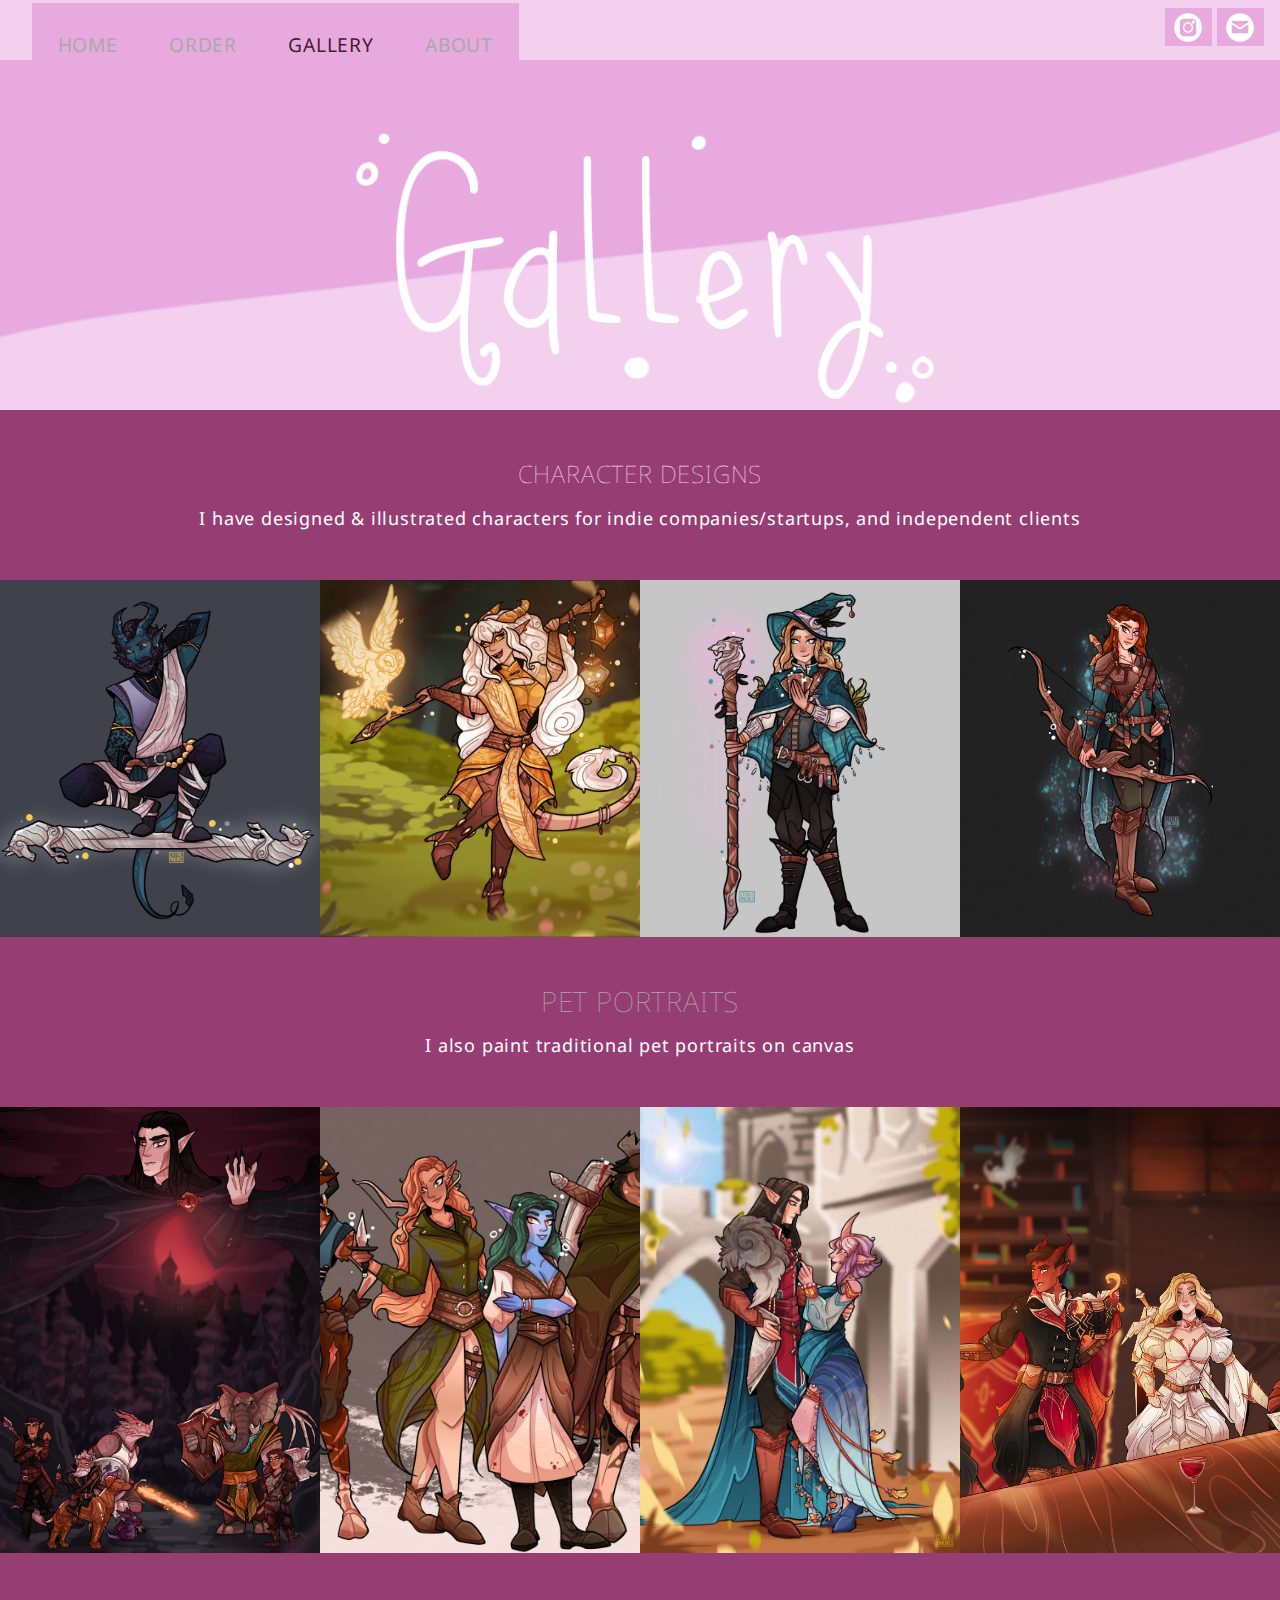
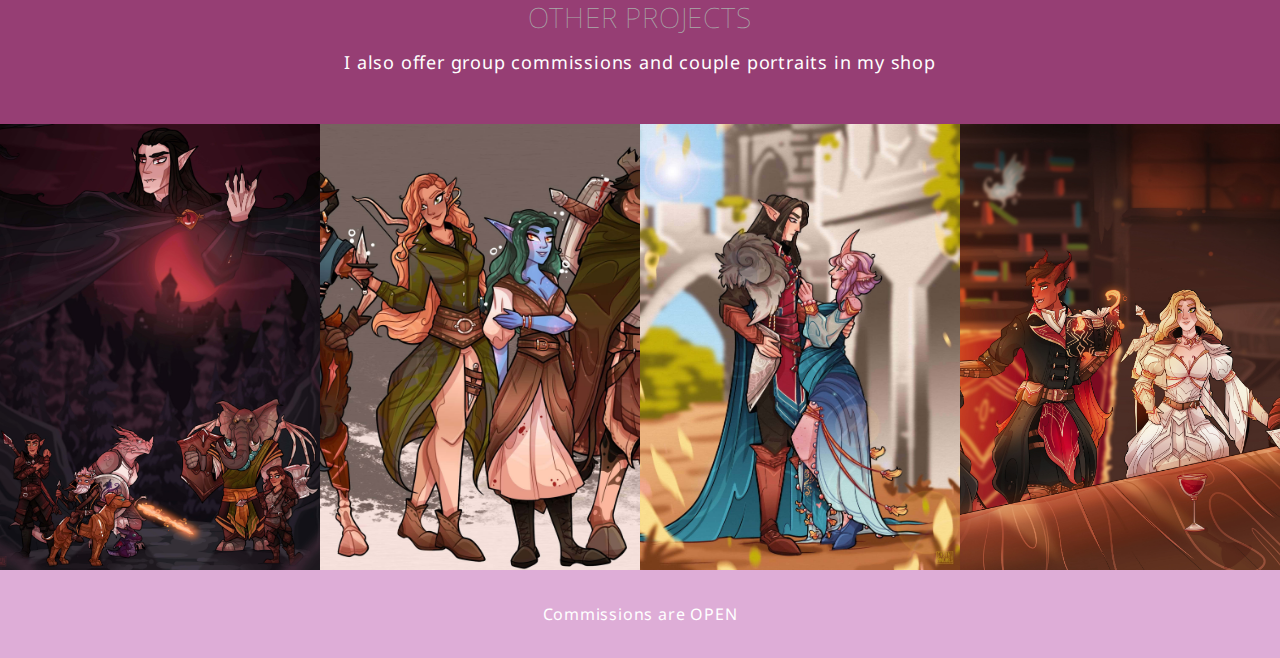
==== gallery.html @ f4623f87 "Mobile built except gallery" ====
<!DOCTYPE html>
<html lang="en-us">

<head>
	<meta charset="UTF-8">
	<meta name="viewport" content="width=device-width, initial-scale=1.0">
	<link href="https://fonts.googleapis.com/css?family=Montserrat" rel="stylesheet"> 
	<link href="https://fonts.googleapis.com/css?family=Open+Sans" rel="stylesheet"> 
	<link href="https://fonts.googleapis.com/css2?family=Noto+Sans&display=swap" rel="stylesheet"> 
	<link rel="stylesheet" href="css/reset.css">
	<link rel="stylesheet" href="css/styles.css">
	<link rel="icon" href="img/logoHeader2.png">
	<title>Gallery</title>
</head>

<body class="index-bg">
	<header>
		<div class="nav"> 
			<div class="nav-col nav-col-left">
				<input type="checkbox" id="nav-check">
				<label for="nav-check">
					<span></span>
					<span></span>
					<span></span>
				</label>
				<ul>
					<li><a href="index.html">HOME</a></li>
					<li><a href="order.html">ORDER</a></li>
					<li><a class="current" href="gallery.html">GALLERY</a></li>
					<li><a href="about.html">ABOUT</a></li>
				</ul>
			</div>

			<div class="nav-col nav-col-right">
				<ul class="icons">
					<li><span class="icon-style"><a href="https://www.instagram.com/linoonehat_draws"><img src="img/icon-linkedin.png"/></a></span></li>
					<li><span class="icon-style"><a href="mailto:slnonay@gmail.com"><img src="img/icon-email.png"/></a></span></li>
				</ul>
			</div>
		</div>
		
		<div class="home-banner design-banner">
			<img src="img/logo-gallery.png" alt="the artists gallery banner"/>
		</div>
	</header>
	<main class="clearfix">
		<div class="row hr-bar hr-pad">
			<h2 class="tighten" style="font-size: 24px;">Character Designs</h2>
			<br><p class="font-m" style="margin-top: 0.5em">I have designed & illustrated characters for indie companies/startups, and independent clients</p>
		</div>
		<div class="row">
			<div class="thumbnail">
				<img src="img/DnDAlakasamb.jpg" alt="A tiefling monk"/>
			</div>
			<div class="thumbnail">
				<img src="img/DnDQuinna.jpg" alt="A tiefling druid of the circle"/>
			</div>
			<div class="thumbnail">
				<img src="img/DnDAZeroselfcontrol.jpg" alt="A pallid scribe elf"/>
			</div>
			<div class="thumbnail">
				<img src="img/DnDIllariaVisentin-Glow.jpg" alt="A pixie swarm ranger"/>
			</div>
		</div>
		
		<div class="row hr-bar hr-pad">
			<h2 class="tighten" style="color:#a9a9a9; font-size: 28px;">Pet Portraits</h2>
			<br><p class="font-m" style="margin-top: 0.5em">I also paint traditional pet portraits on canvas</p>
		</div>
		<div class="row">
			<div class="thumbnail">
				<img src="img/DnDDoanRoessler.jpg" alt="A dnd party under the blood moon of Strahd"/>
			</div>
			<div class="thumbnail">
				<img src="img/DnDSayethwe-Groupped.jpg" alt="A dnd party lineup"/>
			</div>
			<div class="thumbnail">
				<img src="img/DnDMonstrousprince.jpg" alt="A couple, Strahd and his wife, a pink tiefling"/>
			</div>
			<div class="thumbnail">
				<img src="img/DnDRustanmelville.jpg" alt="A dnd party in a tavern"/>
			</div>
		</div>
		<div class="row hr-bar hr-pad">
			<h2 class="tighten" style="color:#a9a9a9; font-size: 28px;">Other Projects</h2>
			<br><p class="font-m" style="margin-top: 0.5em">I also offer group commissions and couple portraits in my shop</p>
		</div>
		<div class="row">
			<div class="thumbnail">
				<img src="img/DnDDoanRoessler.jpg" alt="A dnd party under the blood moon of Strahd"/>
			</div>
			<div class="thumbnail">
				<img src="img/DnDSayethwe-Groupped.jpg" alt="A dnd party lineup"/>
			</div>
			<div class="thumbnail">
				<img src="img/DnDMonstrousprince.jpg" alt="A couple, Strahd and his wife, a pink tiefling"/>
			</div>
			<div class="thumbnail">
				<img src="img/DnDRustanmelville.jpg" alt="A dnd party in a tavern"/>
			</div>
		</div>
	</main>
	<footer>
		<p>Commissions are OPEN</p>
	</footer>
</body>

</html>
---- css/styles.css ----
.row,
.nav {
	max-width:2000px !important;
	margin: 0 auto;
}
html {
	width: 100vw;
}
body {
	font-family:'Noto Sans', sans-serif;
	font-size: 62.5%;
	position: relative;
	padding-bottom: 5.5rem;
	overflow-x: hidden;
}

/* Typography */
h1 { font-size: 4rem; }
h2 {
	font-size:2rem;
}
h3 { font-size: 1.8rem; }
p {
	font-size: 1.2rem;
	color:#ffffff;
}
h1, h2, h3{
	text-transform: uppercase;
	font-weight: lighter;
	margin-bottom:.4rem;
	margin-right: auto;
	margin-left: auto;
	color:#f3d0ee;
	line-height:2rem;
	width:100%;
}
h1, h2,  h3,  p,  a {
	letter-spacing: 0.05rem;
	text-align: center;
}
.card-h2 {
	font-size:1.6rem;
	width:100%;
	margin:1rem 0 -1.2rem 0;
	color:#a9a9a9;
}
.tags {
	background-color:#464545;
	color: #a9a9a9;
	padding:.4rem;
	font-size: 1.2rem;
	margin:.2rem;
	line-height:2.5rem;
}

/*Header*/
.nav {
	height:4.5rem;
	top:0;
	width:100%;
	position:relative;
	display:flex;
	justify-content: space-between;
	background-color: #f3d0ee;
}
/* Hamburger Menu */
.nav label,
#nav-check {
	display:inline-block;
	position: absolute;
	height:auto;
	width:3.2rem;
	top:1.4rem;
	right:1.4rem;
}
#nav-check {
	opacity: 0;
	display: block;
}
.nav label span {
	display: block;
	width:50px;
	height:10px;
	border-top:3px solid #ffffff;
}
/*Navigation Menu*/
.nav-col-left  ul {
	display:inline-block;
	position: absolute;
	background-color:#212121;
	font-size: 1.6rem;
	list-style: none;
	top:4.5rem;
	left: 0px;
	height:0px;
	visibility:collapse; 
}
/*Ul and Li's have natural padding, you need to reset it*/
.nav ul,
.nav li {
	margin: 0; 
	padding: 0;
	width:100%;
}
.nav ul li,
.nav ul li a {
	display:block;
	background-color:#e8aade;
	margin-right: auto;
	margin-left: auto;
	text-decoration: none;
	color: #ffeeff;
	line-height: 4rem;
	border-bottom:1px solid #f3d0ee;
}
.nav a:hover { 
	color:#e6f0f1; 
	transition-duration: 0.5s;
}
.current {
	color: #441c34 !important;
}
.icons li, .icons a, .icons img {
	display: none;
}

/*Navigation Toggle*/
#nav-check:checked ~ ul { visibility: visible; }

#nav-check:checked ~ .nav ul li { visibility:visible; }
/*Banner*/
.home-banner {
	background-image:url(../img/home-banner.jpg);
	background-repeat: no-repeat;
	background-position:top;
	background-size: cover;
	height: 12rem;
}
.home-banner img {
	margin-left:auto;
	margin-right:auto;
	width: 70%;
	height: auto;
}
.info-card img {
	width:80%;
	border-radius:100%;
	margin-right: auto;
	margin-left: auto;
	height: auto;
}
.gallery-banner {
	width:95%;
	margin-top:.5rem;
}

/*Main*/
header,
.hr-bar { 
	background-color: #963e74; 
}
.row,
footer,
.text-banner {
	display: flex;
	flex-wrap: wrap;
	justify-content:center;
}
.container,
footer,
.row {
	max-width:100vw;
	width:100%;
}
.container {
	padding:1rem;
}
footer,
.text-banner {
	width:100%;
	height: auto;
}
.text-banner {
	background-color:#8bc9d1;
	padding: 2rem;
}
.avatar-round {
	margin-left:auto;
	margin-right:auto;
	overflow:hidden;
	border-radius:100%;
}
/*Col Styles*/
.col,
.info-card {
	padding:2rem;
	display: flex;
	flex-wrap: wrap;
	background-color:#f3d0ee;
	border-radius:25px;
}
.info-card {
	background-color: #f5f5f5 !important;
	width: 100%;
}
.info-card p {
	color:#7e7e7e !important;
	text-align: left;
	width: 100%;
}
figure {
	display:block;
	position:relative;
	margin:1rem 0rem 1rem 0;
	overflow: hidden;
}
figure:hover figcaption {
	opacity:1;
}
figure figcaption {
	position:absolute;
	display:block;
	text-align:center;
	background:#282824;
	padding:6rem 1rem;
	width:100%;
	top:0%;
	height:100%;
	opacity:0;
}
figcaption h2 {
	margin:0 !important;
}
.col { margin-bottom: 1rem; }
.col:last-child { margin-bottom: 0 !important }
.col p,
.info-card p,
.text-banner p,
figcaption p {
	width:100%;
	margin-right: auto;
	margin-left: auto;
	font-size:1.2rem !important;
	color: #ffffff;
}
.col p {
	margin-top:1rem;
	margin-bottom:1rem;
}
.col-gallery {
	margin-top:-1rem;
}
.col-gallery:nth-child(even) {
	display: none;
}
.half {
	max-width:100vw;
}
.col-order {
	margin-top: 1rem;
	background-color:#deadd7;
	border-radius: 25px;
}
.col-order img {
	border-radius: 25px;
}
.col-order section {
	padding:2rem 1rem;
}
.padding {
	padding: 2rem;
}
.col-order h1 {
	width: 100%;
	color: #282824;
	font-size: 2.4em;
	padding: 0.5em;
	margin-top: -2em;
	font-weight: 800;
}
.col-order h2 {
	font-size:2.2em;
	font-weight: bold;	
	color: #963e74;
}
.col-order p {
	color: #ffffff;
	font-size: 1.6em;
}
.order-btn {
	background-color: #282824;
	color: #f4f4f4;
	padding: 1rem 4rem;
	display: block;	
	text-decoration: none;
	border: 2px solid #282824;
	font-size: 1.2em;
	margin-top: 1rem !important;
	line-height: 1.2;
}
.order-btn:hover {
	opacity: 83%;
	transition-duration: 0.7S;
	cursor: pointer;
}
/*Slide show*/
.slideshow-container {
	height:auto;
	position:relative;
	margin:auto;
}
.mySlides {
	display:none;
	margin-right:auto;
	margin-left:auto;
}
.prev, .next {
	cursor:pointer;
	position:absolute;
	bottom: 0;
	margin-top:-22px;
	padding:25px;
	color:#a9a9a9;
	font-size:3rem;
	opacity:70%;
	transition:0.6s ease;
	user-select: none;
}
.next {
	right:0;
	border-radius:3px 0 0 3px;
}
.prev {
	left:0;
	border-radius:3px 0 0 3px;
}
.hr-bar {
	padding:3rem 2rem;
	justify-content:center;
}
.hr-bar img {
	display: none;
}
.hr-bar p {
	font-size: 18px !important;
}

/*Btn Styles*/
.btn {
	margin-top: 2rem;
}
.btn a {
	padding:.6rem 1.5rem .6rem 1.5rem;
	color: #ffffff;
	text-decoration: none;
	border-radius: 8px;
	font-weight:lighter;
	font-size: 1.1rem;
	transition-duration:0.5s;
	background-color: #e8aade;
}
.col .btn a{
	display: block;
}
.btn a:hover {
	transition-duration: 0.5s;
	background-color:#f3d0ee;
}
/*Footer*/
footer {
	background-color: #deadd7;
	padding:2rem;
	position:absolute;
	bottom: 0;
	max-width: 100vw;
}
footer p {
	font-size: 	1rem;
}
.footer-icons li,
.footer-icons img {
	display: inline-block;
	list-style: none;
	width:2.5rem;
	margin:0 .5rem 0 .5rem;
}
.footer-icons img:hover {
	opacity:0.3;
	transition-duration: 0.5s;
}
.design-banner {
	background-position: center;
}


.about-banner {
	margin-bottom: -2em;
}
.col-about {
	padding: 2em 1em;
	border-radius: 25px;
	background-color: #deadd7;
}
.profile-img {
    max-height: 300px;
    max-width: 300px;
    margin:0 auto;
    border-radius: 100%;
 }
.slots-closed {
	display: none;
}

/* Responsive */
@media only screen and (min-width: 1350px) {
	.hr-bar div:nth-child(1) {
		padding-top:7% !important;
	}
	.hr-bar {
		max-width: 2000px !important;
		overflow: hidden;
	}
}

@media only screen and (min-width: 1024px) {
	
	/*Main*/
	.home-banner,
	.home-banner img {
		height:25rem;
		width: auto !important;
	}
	.banner {
		padding:8rem 0 8rem 0rem;
	}
	.text-banner p {
		width:80%;
	}
	.info-card {
		width:40% !important; 
	}
	.info-card p {
		width:90%;
	}
	.about-card {
		width:50% !important;
	}
	.col {
		width: calc(100vw/4) !important;
		padding: 4em 2em;
		margin: 0 auto;
		margin: 2rem .8rem 0 .8rem;
	}
	.col:last-child,
	.col {
		margin-top:0;
	}
	.row .thumbnail {
		width: 25%;
		display: block;
	}
	.avatar-round {
		width: 80%;
		height: auto !important;
		margin-bottom: 2rem;
	}
	.btn a {
		display: block;
		margin:0 auto;
	}
	.hr-bar img {
		display: block;
		width:60%;
		padding-top:2rem;
		padding-right: 2rem;
	}
	.hr-bar {
		padding:0 !important;
	}
	.hr-bar .text-banner {
		width: 75% !important;
	}
	.hr-bar div:nth-child(1) {
		padding:3rem 2rem 3rem 6rem;
		width:40%;
	}
	.half {
		width: 50% !important;
	}
	.half:first-child {
		width: 40% !important;
	}
	.btn a{
		max-width: 220px;
	}
	.flex-col section {
		max-width: 900px;
		margin: 0 auto;
	}
	.row .thumbnail {
		width:25% !important;
	}
	.hr-pad {
		padding: 3rem 2rem !important;
	}
	.design-banner {
		height: 350px !important;
	}
	.about-banner {
		bottom: 0;
		margin-bottom: 88px;
		position: relative;
		max-width: 900px !important;
		display: block;
		margin: 0 auto;
	}
}

@media only screen and (min-width: 750px) {
	/*Navigation*/
	.nav {
		height:3.75rem;
		justify-content: space-between;
	}
	.nav-col {
		width:50%;
		float:left;
	}
	.nav label {
		display: none;
	}
	.nav-col-left ul {
		top:0;
		position: absolute;
		margin-left:2rem;
		margin-top:.2rem;
		left: 50%;
		transform: translate(-50%, -50%);
		visibility: visible;
	}
	.nav ul,
	.nav ul li,
	.nav ul li a {
		border:none;
		font-size:1.2rem;
		color:#a9a9a9;
	}
	.nav-col-left  li,
	.nav ul li a {
		width:auto;
		float:left;
		margin:0 1.6rem 0 1.6rem;
		padding:.3rem 0 0 0;
	}
	.nav li, a:hover{
		color:#ffffff;
		transition-duration: 0.5s;
	}
	.nav-col-left ul {
		display:inline-block;
		float:left;
	}
	.nav-col-right {
		text-align:right;
		margin-right:1rem;
	}
	.nav-col-right li, .nav-col-right li a {
		text-align:center;
		line-height:19px;
		width:auto;
	}
	ul.icons li {
		display: inline-block;
		margin-top:.5rem;
	}
	ul.icons li a {
		width:2em;
		height:2em;
		margin:0 0 0 0.54rem;
	}
	.icon-style img{
		display:block;
		cursor:pointer;
		width:1.5em;
		height:1.5em;
	}
	.icon-style img:hover{
		opacity:0.5;
		transition-duration: 0.5s;
	}
	.icon {
		display:block;
		margin-left:auto;
		margin-right:auto;
	}
	.home-banner img {
		width:80%;
	}
	.hr-bar {
		padding:3rem 6rem; 
	}
	.col p {
		margin-bottom: 0;
		margin-top: 0;
	}
	.col {
		width: calc(100vw/3.3);
		float: left;
		min-height:23rem;
		margin-bottom:0;
	}
	.col:nth-child(2) {
		margin:0 1rem; 
	}
	.col .btn {
		margin-top:1.2rem;
	}
	.col-order {
		width: 80%;
		display: flex;
		flex-direction: row !important;
		flex-wrap: wrap;
		margin: 1em auto;
	}
	.col-order img {
		width: 33%;
	}
	.col-order section {
		width:67%;
		padding: 6em 3em;
	}
	.col-order div {
		padding: 2em 2em;
		width: 100%;
	}
	.col-about {
		padding: 0;
	}
	.flex-col .subheader {
		display: block;
		font-style: italic;
	}
	.order-btn {
		max-width: 325px !important;
		margin: 0 auto;
	}
	.info-card {
		width:70%;
	}
	.info-card img {
		width:40% !important;
		height: auto;
	}
	.row .thumbnail {
		width:50%;
	}
	.row .thumbnail img {
		width: 100%;
		height: 100%;
		object-position: center;
		object-fit: cover;
	}
	.half:first-child {
		width:55%;
		margin:0 auto;
	}
	.container,
	footer,
	.row {
		justify-content: center;
		max-width:100vw;
		width:100%;
		display: flex;
	}
	.flex-col {
		flex-direction: column;
	}
	.design-banner {
		height: 250px;
	}
	.profile-img {
		height:33%;
	}
	.col-about section {
		padding:2em 3em;
	}
	.col-about section p,
	.col-about section h2 {
		text-align: left !important;
	}
	.about-banner {
		bottom: 0;
		position: relative;
		max-width: 90%;
		display: block;
		margin: 0 auto;
	}
	
	
}
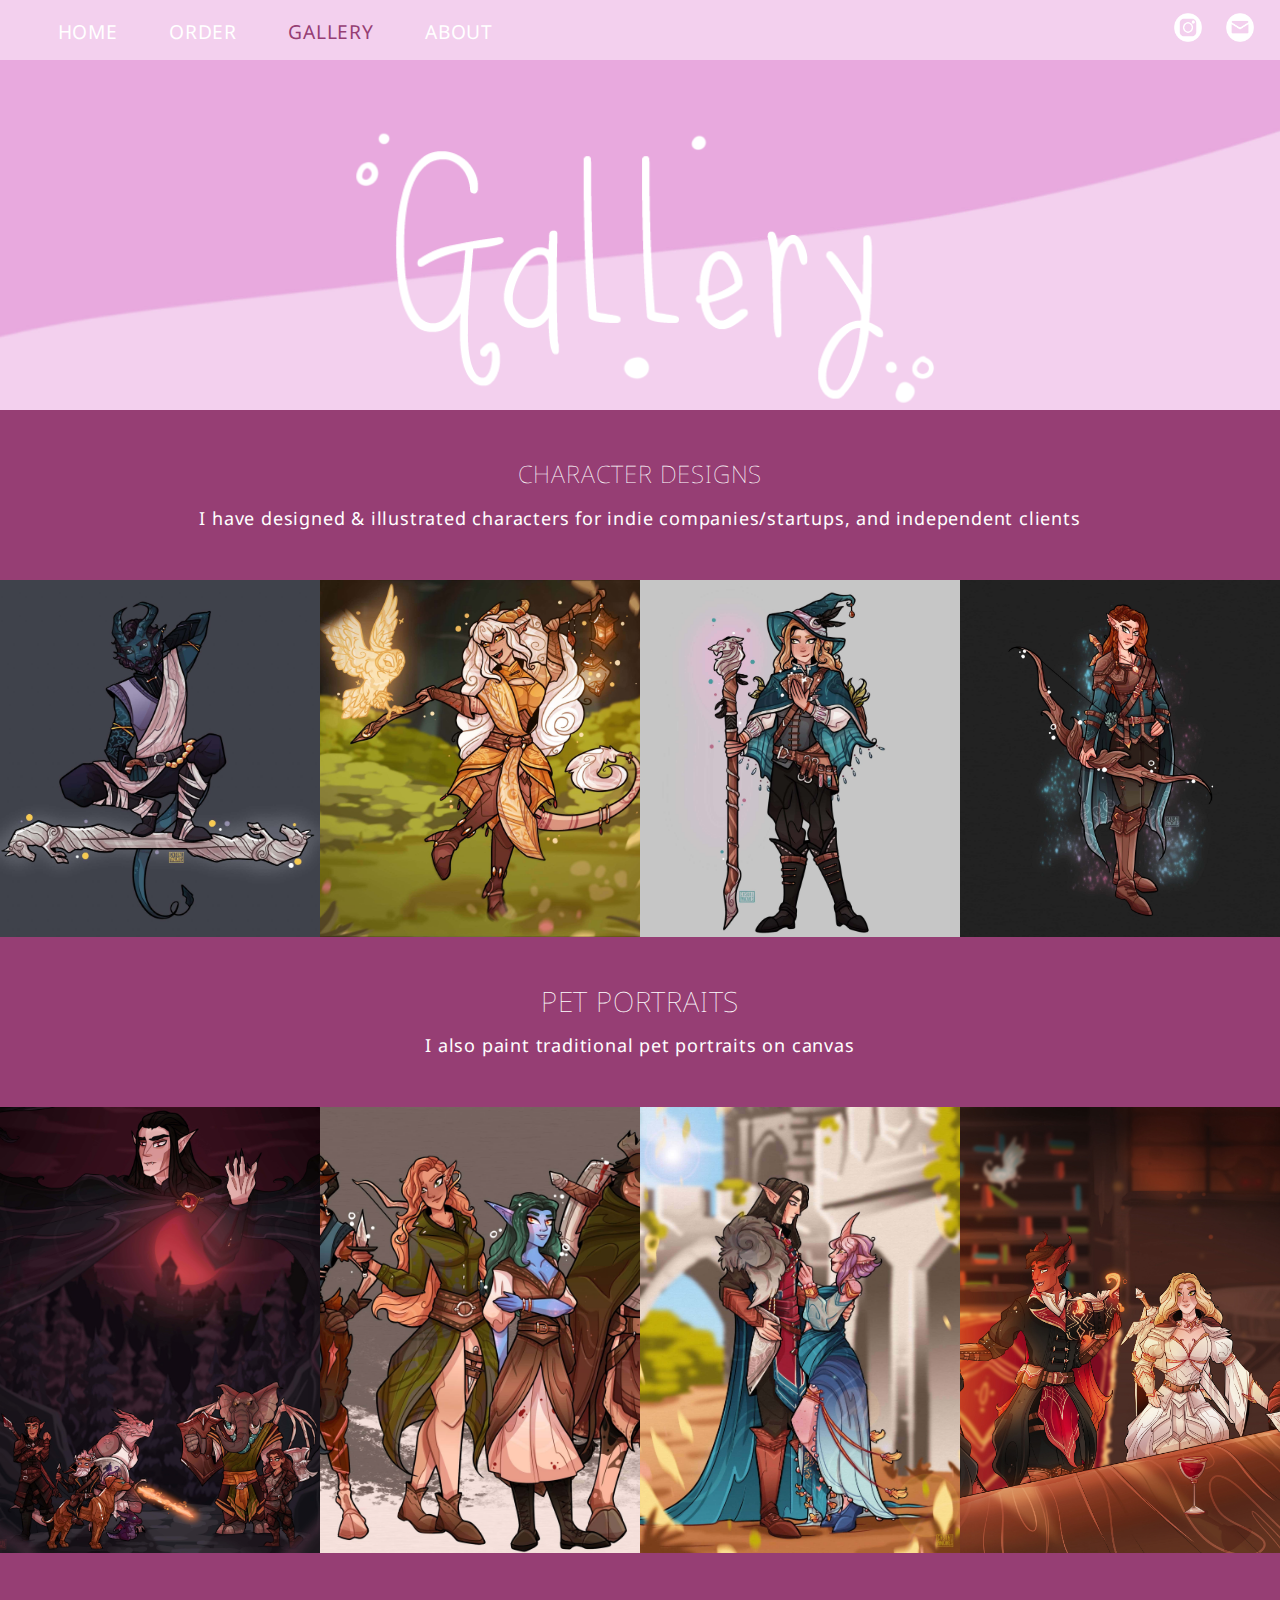
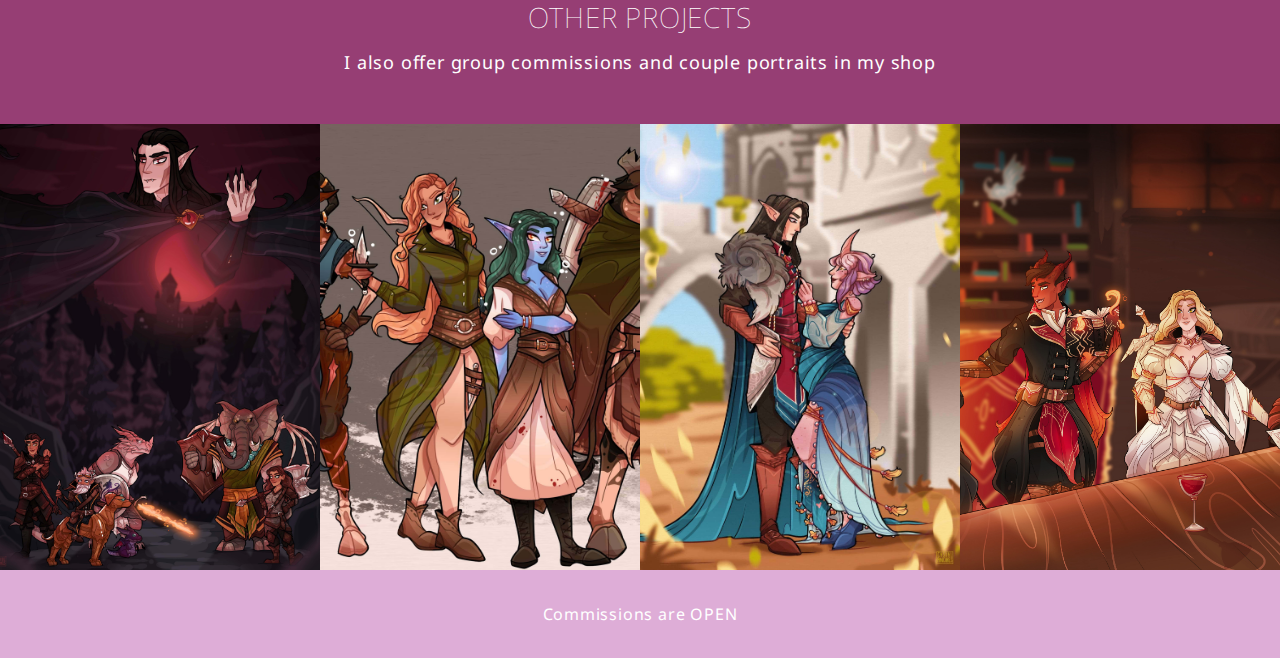
==== commit 155f25c5: "Tablet built" ====
--- a/gallery.html
+++ b/gallery.html
@@ -45,7 +45,7 @@
 	</header>
 	<main class="clearfix">
 		<div class="row hr-bar hr-pad">
-			<h2 class="tighten" style="font-size: 24px;">Character Designs</h2>
+			<h2 class="tighten" style="font-size: 24px; color:#ffffff">Character Designs</h2>
 			<br><p class="font-m" style="margin-top: 0.5em">I have designed & illustrated characters for indie companies/startups, and independent clients</p>
 		</div>
 		<div class="row">
@@ -64,7 +64,7 @@
 		</div>
 		
 		<div class="row hr-bar hr-pad">
-			<h2 class="tighten" style="color:#a9a9a9; font-size: 28px;">Pet Portraits</h2>
+			<h2 class="tighten" style="font-size: 28px; color:#ffffff">Pet Portraits</h2>
 			<br><p class="font-m" style="margin-top: 0.5em">I also paint traditional pet portraits on canvas</p>
 		</div>
 		<div class="row">
@@ -82,7 +82,7 @@
 			</div>
 		</div>
 		<div class="row hr-bar hr-pad">
-			<h2 class="tighten" style="color:#a9a9a9; font-size: 28px;">Other Projects</h2>
+			<h2 class="tighten" style="font-size: 28px; color:#ffffff">Other Projects</h2>
 			<br><p class="font-m" style="margin-top: 0.5em">I also offer group commissions and couple portraits in my shop</p>
 		</div>
 		<div class="row">
--- a/css/styles.css
+++ b/css/styles.css
@@ -30,7 +30,7 @@
 	margin-bottom:.4rem;
 	margin-right: auto;
 	margin-left: auto;
-	color:#f3d0ee;
+	color:#963e74;
 	line-height:2rem;
 	width:100%;
 }
@@ -105,11 +105,11 @@
 .nav ul li,
 .nav ul li a {
 	display:block;
-	background-color:#e8aade;
+	background-color:#ffeeff;
 	margin-right: auto;
 	margin-left: auto;
 	text-decoration: none;
-	color: #ffeeff;
+	color: #ffffff;
 	line-height: 4rem;
 	border-bottom:1px solid #f3d0ee;
 }
@@ -118,7 +118,7 @@
 	transition-duration: 0.5s;
 }
 .current {
-	color: #441c34 !important;
+	color: #963e74 !important;
 }
 .icons li, .icons a, .icons img {
 	display: none;
@@ -288,18 +288,20 @@
 	font-size: 1.6em;
 }
 .order-btn {
-	background-color: #282824;
-	color: #f4f4f4;
-	padding: 1rem 4rem;
+	margin: 0 auto;
+	background-color: #8bc9d1;
+	color: #ffffff;
+	padding: 1rem 3rem;
 	display: block;	
 	text-decoration: none;
-	border: 2px solid #282824;
+	border-radius: 8px;
 	font-size: 1.2em;
 	margin-top: 1rem !important;
 	line-height: 1.2;
+	max-width: 300px;
 }
 .order-btn:hover {
-	opacity: 83%;
+	opacity: 80%;
 	transition-duration: 0.7S;
 	cursor: pointer;
 }
@@ -407,10 +409,9 @@
     margin:0 auto;
     border-radius: 100%;
  }
-.slots-closed {
-	display: none;
-}
-
+.order-banner {
+	padding: 3em 0;
+}
 /* Responsive */
 @media only screen and (min-width: 1350px) {
 	.hr-bar div:nth-child(1) {
@@ -543,7 +544,8 @@
 	.nav ul li a {
 		border:none;
 		font-size:1.2rem;
-		color:#a9a9a9;
+		background-color: #f3d0ee;
+		line-height: 2em;
 	}
 	.nav-col-left  li,
 	.nav ul li a {
@@ -594,7 +596,7 @@
 		margin-right:auto;
 	}
 	.home-banner img {
-		width:80%;
+		width:40%;
 	}
 	.hr-bar {
 		padding:3rem 6rem; 
@@ -614,6 +616,9 @@
 	}
 	.col .btn {
 		margin-top:1.2rem;
+	}
+	.extras {
+		background-color: #f3d0ee !important;
 	}
 	.col-order {
 		width: 80%;
@@ -641,7 +646,7 @@
 		font-style: italic;
 	}
 	.order-btn {
-		max-width: 325px !important;
+		max-width: 320px !important;
 		margin: 0 auto;
 	}
 	.info-card {
@@ -676,7 +681,7 @@
 		flex-direction: column;
 	}
 	.design-banner {
-		height: 250px;
+		height: 175px;
 	}
 	.profile-img {
 		height:33%;
